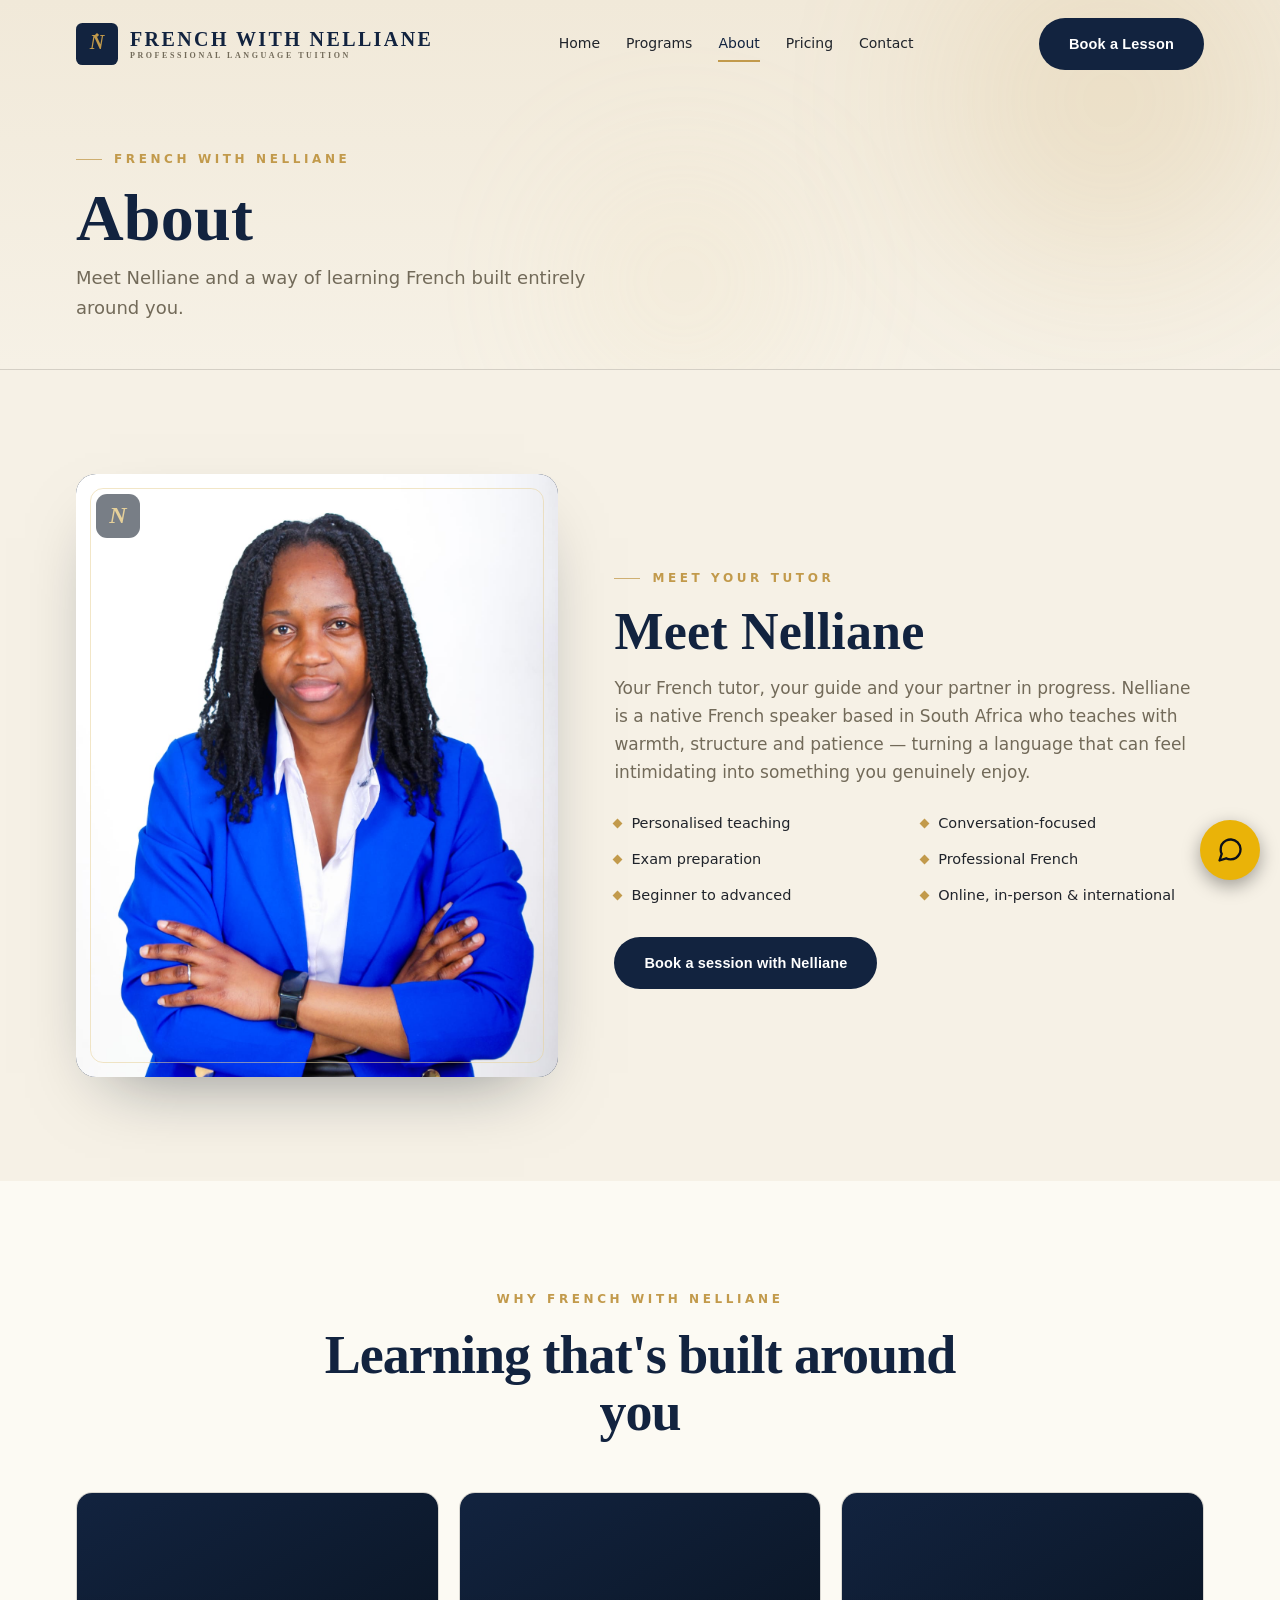
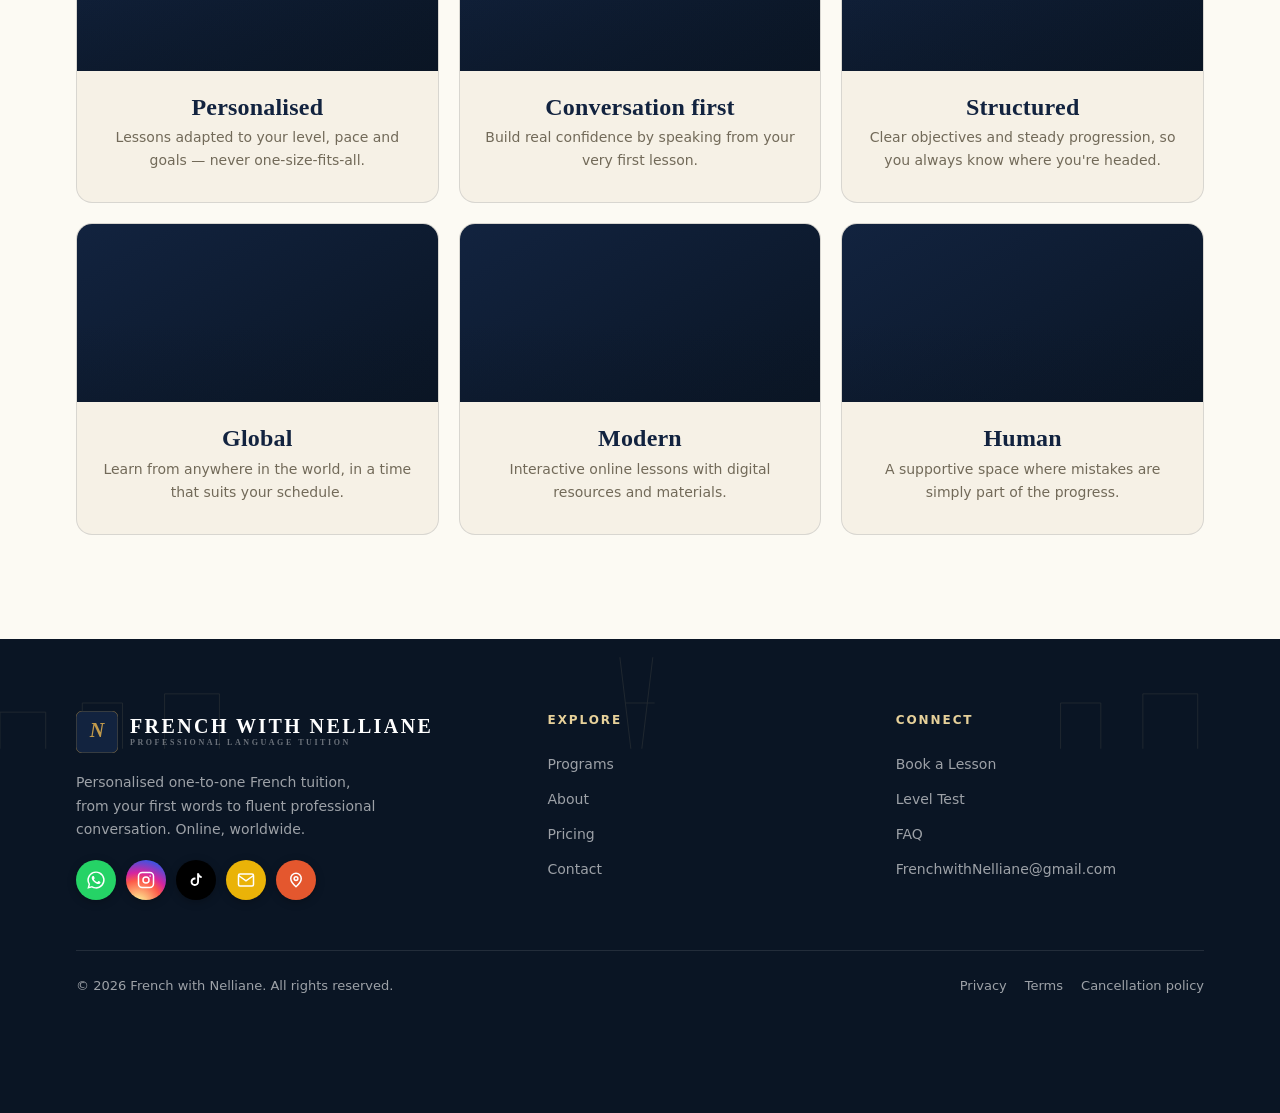
==== about.html @ 5daf1afd "Initial French with Nelliane website" ====
<!DOCTYPE html><html lang="en"><head><meta charset="UTF-8" /><meta name="viewport" content="width=device-width, initial-scale=1.0, viewport-fit=cover" /><meta name="theme-color" content="#12233F" />
<title>About Nelliane — Your French Tutor</title>
<meta name="description" content="Meet Nelliane, a native French speaker in South Africa who teaches with warmth, structure and patience — online worldwide or in person for locals." />
<link rel="canonical" href="https://frenchwithnelliane.co.za/about.html" />
<meta name="robots" content="index,follow" />
<meta property="og:site_name" content="French with Nelliane" />
<meta property="og:type" content="website" />
<meta property="og:locale" content="en_ZA" />
<meta property="og:url" content="https://frenchwithnelliane.co.za/about.html" />
<meta property="og:title" content="About Nelliane — Your French Tutor" />
<meta property="og:description" content="Meet Nelliane, a native French speaker in South Africa who teaches with warmth, structure and patience — online worldwide or in person for locals." />
<meta property="og:image" content="https://frenchwithnelliane.co.za/og-image.png" />
<meta property="og:image:secure_url" content="https://frenchwithnelliane.co.za/og-image.png" />
<meta property="og:image:type" content="image/png" />
<meta property="og:image:width" content="1200" />
<meta property="og:image:height" content="630" />
<meta property="og:image:alt" content="French with Nelliane — speak French with confidence, online and in person" />
<meta name="twitter:card" content="summary_large_image" />
<meta name="twitter:title" content="About Nelliane — Your French Tutor" />
<meta name="twitter:description" content="Meet Nelliane, a native French speaker in South Africa who teaches with warmth, structure and patience — online worldwide or in person for locals." />
<meta name="twitter:image" content="https://frenchwithnelliane.co.za/og-image.png" />
<link rel="icon" href="data:image/svg+xml,%3Csvg xmlns='http://www.w3.org/2000/svg' viewBox='0 0 100 100'%3E%3Crect width='100' height='100' rx='16' fill='%2312233F'/%3E%3Ctext x='50' y='63' font-family='Georgia,serif' font-size='54' font-style='italic' font-weight='700' fill='%23C29A4B' text-anchor='middle'%3EN%3C/text%3E%3C/svg%3E" />
<link rel="icon" type="image/png" sizes="512x512" href="https://frenchwithnelliane.co.za/icon-512.png" />
<link rel="apple-touch-icon" href="https://frenchwithnelliane.co.za/icon-512.png" />
<link rel="preconnect" href="https://fonts.googleapis.com" /><link rel="preconnect" href="https://fonts.gstatic.com" crossorigin />
<link rel="preload" as="style" href="https://fonts.googleapis.com/css2?family=Cormorant+Garamond:ital,wght@0,400;0,500;0,600;0,700;1,400;1,500;1,600&family=Inter:wght@300;400;500;600;700&family=JetBrains+Mono:wght@400;500;600&display=swap" rel="stylesheet" />
<script type="application/ld+json">{"@context":"https://schema.org","@type":["ProfessionalService","EducationalOrganization"],"name":"French with Nelliane","description":"Private French lessons for adults and children — conversational, professional and academic French, plus DELF, DALF and TCF exam preparation. Online worldwide or in person in Edenvale, Johannesburg.","url":"https://frenchwithnelliane.co.za/","image":"https://frenchwithnelliane.co.za/og-image.png","logo":"https://frenchwithnelliane.co.za/icon-512.png","email":"FrenchwithNelliane@gmail.com","telephone":"+27691783734","priceRange":"R450-R700","knowsLanguage":["fr","en"],"areaServed":["Online worldwide","Edenvale","Johannesburg","South Africa"],"address":{"@type":"PostalAddress","streetAddress":"St James Rd, Hurlyvale","addressLocality":"Edenvale","postalCode":"1609","addressCountry":"ZA"},"sameAs":["https://www.superprof.co.za/ir/24393397-1c1fbb","https://www.facebook.com/profile.php?id=61592741991065"]}</script>
<style>
  :root{
    --encre:#12233F;--nuit:#0A1524;--or:#C29A4B;--or-clair:#E7D19A;--or-vif:#D8B45E;
    --ivoire:#F6F1E6;--ivoire-2:#F1E9D9;--papier:#FCFAF3;--charbon:#20242B;--muet:#726A59;
    --ligne:rgba(18,35,63,.13);--ombre:0 30px 70px -34px rgba(10,21,36,.5);--ombre-sm:0 12px 30px -16px rgba(10,21,36,.35);
    --r:16px;--max:1180px;--ease:cubic-bezier(.22,.61,.36,1);--nav-h:76px;
  }
  *{box-sizing:border-box;margin:0;padding:0}
  html{scroll-behavior:smooth;-webkit-text-size-adjust:100%}
  body{font-family:'Inter',system-ui,sans-serif;background:var(--ivoire);color:var(--charbon);line-height:1.65;-webkit-font-smoothing:antialiased;overflow-x:hidden}
  h1,h2,h3,.serif{font-family:'Cormorant Garamond',Georgia,serif;font-weight:600;line-height:1.06;letter-spacing:.2px}
  .mono{font-family:'JetBrains Mono',ui-monospace,monospace}
  a{color:inherit;text-decoration:none;-webkit-tap-highlight-color:transparent}
  img{max-width:100%;display:block}
  button{-webkit-tap-highlight-color:transparent}
  ::selection{background:var(--or);color:#fff}
  :focus-visible{outline:2px solid var(--or);outline-offset:3px;border-radius:6px}
  .wrap{max-width:var(--max);margin:0 auto;padding:0 26px}
  .eyebrow{font-size:12px;letter-spacing:.3em;text-transform:uppercase;font-weight:600;color:var(--or);display:inline-flex;align-items:center;gap:12px}
  .eyebrow::before{content:"";width:26px;height:1px;background:var(--or);opacity:.75}
  .eyebrow.center::before{display:none}
  .fleuron{display:inline-block;width:7px;height:7px;background:var(--or);transform:rotate(45deg);flex:none}
  .rule{display:flex;align-items:center;justify-content:center;gap:14px;color:var(--or)}
  .rule::before,.rule::after{content:"";height:1px;width:56px;background:var(--or);opacity:.5}

  .btn{position:relative;display:inline-flex;align-items:center;gap:9px;cursor:pointer;border:none;overflow:hidden;font-family:'Inter',sans-serif;font-size:14.5px;font-weight:600;letter-spacing:.01em;padding:16px 30px;border-radius:100px;transition:transform .35s var(--ease),box-shadow .35s var(--ease),background .3s;min-height:52px;justify-content:center}
  .btn>*{position:relative;z-index:1}
  .btn::after{content:"";position:absolute;inset:0;background:linear-gradient(120deg,transparent 30%,rgba(255,255,255,.35) 50%,transparent 70%);transform:translateX(-120%);transition:transform .7s var(--ease);z-index:0}
  .btn:hover::after{transform:translateX(120%)}
  .btn:disabled{opacity:.45;cursor:not-allowed}
  .btn-gold{background:linear-gradient(135deg,var(--or-vif),var(--or));color:var(--nuit)}
  .btn-gold:hover{transform:translateY(-3px);box-shadow:0 18px 40px -14px rgba(194,154,75,.75)}
  .btn-ink{background:var(--encre);color:#fff}
  .btn-ink:hover{background:var(--nuit);transform:translateY(-3px);box-shadow:var(--ombre-sm)}
  .btn-ghost{background:transparent;color:var(--encre);border:1.5px solid var(--ligne)}
  .btn-ghost:hover{border-color:var(--encre);background:rgba(18,35,63,.04);transform:translateY(-2px)}
  .arrow{transition:transform .3s var(--ease)}
  .btn:hover .arrow{transform:translateX(4px)}

  #loader{position:fixed;inset:0;z-index:2000;background:var(--nuit);display:flex;flex-direction:column;align-items:center;justify-content:center;gap:22px;transition:opacity .7s var(--ease),visibility .7s}
  #loader.done{opacity:0;visibility:hidden}
  #loader .lmark{width:88px;height:88px}
  #loader .lmark rect.box{stroke-dasharray:360;stroke-dashoffset:360;animation:draw 1.1s var(--ease) forwards}
  #loader .lname{font-family:'Cormorant Garamond',serif;color:#fff;font-size:22px;letter-spacing:.24em;text-transform:uppercase;opacity:0;animation:fadeUp .7s var(--ease) .5s forwards}
  #loader .lsub{font-size:10px;letter-spacing:.34em;text-transform:uppercase;color:var(--or-clair);opacity:0;animation:fadeUp .7s var(--ease) .7s forwards}
  @keyframes draw{to{stroke-dashoffset:0}}
  @keyframes fadeUp{from{opacity:0;transform:translateY(10px)}to{opacity:1;transform:none}}

  #progress{position:fixed;top:0;left:0;height:3px;width:0;background:linear-gradient(90deg,var(--or),var(--or-clair));z-index:1500;transition:width .1s linear}

  header{position:fixed;top:0;left:0;right:0;z-index:900;transition:.4s var(--ease)}
  .nav{display:flex;align-items:center;justify-content:space-between;padding:18px 26px;max-width:var(--max);margin:0 auto;transition:.4s var(--ease)}
  header.scrolled{background:rgba(246,241,230,.82);backdrop-filter:blur(16px) saturate(1.1);border-bottom:1px solid var(--ligne);box-shadow:0 6px 24px -18px rgba(10,21,36,.5)}
  header.scrolled .nav{padding:11px 26px}
  .brand{display:flex;align-items:center;gap:12px}
  .brand .mark{width:42px;height:42px;flex:none;transition:transform .5s var(--ease)}
  .brand:hover .mark{transform:rotate(-6deg)}
  .brand .name{font-family:'Cormorant Garamond',serif;font-weight:600;font-size:20px;letter-spacing:.12em;color:var(--encre);text-transform:uppercase;line-height:1}
  .brand .name small{display:block;font-family:'Inter';font-size:8px;letter-spacing:.32em;color:var(--muet);font-weight:600;margin-top:3px}
  .nav-links{display:flex;align-items:center;gap:26px}
  .nav-links a{font-size:14px;font-weight:500;color:var(--charbon);position:relative;padding:6px 0;transition:color .25s}
  .nav-links a::after{content:"";position:absolute;left:0;bottom:0;width:0;height:1.5px;background:var(--or);transition:width .3s var(--ease)}
  .nav-links a:hover{color:var(--encre)}
  .nav-links a:hover::after,.nav-links a.active::after{width:100%}
  .nav-links a.active{color:var(--encre)}
  .nav-right{display:flex;align-items:center;gap:16px}
  .lang{display:flex;align-items:center;font-size:12px;font-weight:600;letter-spacing:.06em;border:1px solid var(--ligne);border-radius:100px;overflow:hidden}
  .lang button{padding:8px 13px;background:none;border:none;cursor:pointer;color:var(--muet);font-weight:600;font-family:inherit;transition:.25s;min-height:36px}
  .lang button.on{background:var(--encre);color:#fff}
  .burger{display:none;flex-direction:column;gap:5px;background:none;border:none;cursor:pointer;padding:10px;margin:-10px}
  .burger span{width:24px;height:2px;background:var(--encre);transition:.3s var(--ease);border-radius:2px}
  .burger.open span:nth-child(1){transform:translateY(7px) rotate(45deg)}
  .burger.open span:nth-child(2){opacity:0}
  .burger.open span:nth-child(3){transform:translateY(-7px) rotate(-45deg)}

  .mobile-menu{position:fixed;inset:0;z-index:899;background:var(--ivoire);display:flex;flex-direction:column;justify-content:center;gap:4px;padding:0 34px;transform:translateX(100%);transition:transform .5s var(--ease)}
  .mobile-menu.open{transform:translateX(0)}
  .mobile-menu a{font-family:'Cormorant Garamond',serif;font-size:clamp(28px,8vw,40px);font-weight:600;color:var(--encre);padding:7px 0;opacity:0;transform:translateX(30px);transition:.5s var(--ease)}
  .mobile-menu.open a{opacity:1;transform:none}
  .mobile-menu.open a:nth-child(1){transition-delay:.08s}.mobile-menu.open a:nth-child(2){transition-delay:.13s}.mobile-menu.open a:nth-child(3){transition-delay:.18s}.mobile-menu.open a:nth-child(4){transition-delay:.23s}.mobile-menu.open a:nth-child(5){transition-delay:.28s}.mobile-menu.open a:nth-child(6){transition-delay:.33s}.mobile-menu.open a:nth-child(7){transition-delay:.38s}
  .mobile-menu .mm-foot{margin-top:26px;display:flex;gap:12px;flex-wrap:wrap;opacity:0;transition:.5s var(--ease) .44s}
  .mobile-menu.open .mm-foot{opacity:1}
  .mobile-menu .mm-lang{display:flex;gap:8px;margin-top:18px}
  .mobile-menu .mm-lang button{padding:8px 16px;border:1px solid var(--ligne);border-radius:100px;background:none;font-weight:600;color:var(--muet);cursor:pointer}
  .mobile-menu .mm-lang button.on{background:var(--encre);color:#fff;border-color:var(--encre)}

  .hero{position:relative;padding:calc(var(--nav-h) + 74px) 0 96px;overflow:hidden}
  .aurora{position:absolute;inset:0;z-index:0;overflow:hidden;pointer-events:none}
  .aurora span{position:absolute;border-radius:50%;filter:blur(70px);opacity:.5;animation:float 18s ease-in-out infinite}
  .aurora .a1{width:520px;height:520px;background:radial-gradient(circle,rgba(194,154,75,.5),transparent 70%);top:-160px;right:-90px}
  .aurora .a2{width:460px;height:460px;background:radial-gradient(circle,rgba(18,35,63,.4),transparent 70%);bottom:-160px;left:-80px;animation-delay:-6s}
  .aurora .a3{width:340px;height:340px;background:radial-gradient(circle,rgba(231,209,154,.45),transparent 70%);top:30%;left:40%;animation-delay:-12s}
  @keyframes float{0%,100%{transform:translate(0,0) scale(1)}33%{transform:translate(40px,-30px) scale(1.08)}66%{transform:translate(-30px,20px) scale(.95)}}
  .hero-line{position:absolute;inset:0;z-index:0;opacity:.4;pointer-events:none}
  .hero-line svg{position:absolute;bottom:0;width:100%;height:auto}
  .hero .wrap{position:relative;z-index:2}
  .hero-grid{display:grid;grid-template-columns:1.12fr .88fr;gap:56px;align-items:center}
  .hero h1{font-size:clamp(46px,7.4vw,92px);color:var(--encre);margin:22px 0 6px}
  .hero h1 .word{display:inline-block;opacity:0;transform:translateY(24px);animation:wordUp .7s var(--ease) forwards}
  @keyframes wordUp{to{opacity:1;transform:none}}
  .hero h1 .swap-wrap{display:block;color:var(--or);font-style:italic;font-weight:500;min-height:1.08em;transition:opacity .3s ease}
  .hero p.lead{font-size:clamp(16px,2.1vw,19px);color:var(--muet);max-width:520px;margin:22px 0 34px}
  .hero-cta{display:flex;gap:14px;flex-wrap:wrap}
  .hero-tags{display:flex;flex-wrap:wrap;gap:10px 18px;margin-top:38px;align-items:center;font-size:13px;letter-spacing:.03em;color:var(--muet)}
  .hero-tags .fleuron{opacity:.7}

  .phrase-card{position:relative;background:linear-gradient(160deg,var(--encre),var(--nuit));color:#fff;border-radius:22px;padding:36px 34px;box-shadow:var(--ombre);overflow:hidden;transition:transform .4s var(--ease)}
  .phrase-card::before{content:"«";position:absolute;top:-40px;right:6px;font-family:'Cormorant Garamond',serif;font-size:210px;color:rgba(231,209,154,.08);line-height:1}
  .phrase-card::after{content:"";position:absolute;inset:0;border-radius:22px;padding:1px;background:linear-gradient(160deg,rgba(231,209,154,.45),transparent 60%);-webkit-mask:linear-gradient(#000 0 0) content-box,linear-gradient(#000 0 0);-webkit-mask-composite:xor;mask-composite:exclude;pointer-events:none}
  .phrase-card .lbl{font-size:11px;letter-spacing:.26em;text-transform:uppercase;color:var(--or-clair);font-weight:600}
  .phrase-card .fr{font-family:'Cormorant Garamond',serif;font-size:clamp(28px,4vw,35px);font-weight:500;font-style:italic;margin:16px 0 6px;color:#fff;transition:opacity .25s}
  .phrase-card .en{font-size:14px;color:rgba(255,255,255,.6);transition:opacity .25s}
  .phrase-card .note{margin-top:22px;padding-top:20px;border-top:1px solid rgba(255,255,255,.13);font-size:13px;color:rgba(255,255,255,.78);display:flex;gap:8px;flex-wrap:wrap}
  .phrase-card .note b{color:var(--or-clair);font-weight:600}
  .phrase-dots{display:flex;gap:6px;margin-top:20px}
  .phrase-dots span{width:6px;height:6px;border-radius:50%;background:rgba(255,255,255,.25);transition:.3s}
  .phrase-dots span.on{background:var(--or-vif);width:20px;border-radius:3px}

  .marquee{background:var(--encre);color:#fff;padding:20px 0;overflow:hidden;position:relative}
  .marquee-track{display:flex;gap:44px;width:max-content;animation:scroll 34s linear infinite}
  .marquee:hover .marquee-track{animation-play-state:paused}
  .marquee-track span{font-family:'Cormorant Garamond',serif;font-size:24px;font-style:italic;color:rgba(255,255,255,.9);display:flex;align-items:center;gap:44px;white-space:nowrap}
  .marquee-track .fleuron{background:var(--or-vif)}
  @keyframes scroll{to{transform:translateX(-50%)}}

  .sec{padding:104px 0}
  .sec-head{max-width:640px;margin-bottom:50px}
  .sec-head.center{margin:0 auto 50px;text-align:center}
  .sec-head h2{font-size:clamp(36px,5vw,54px);color:var(--encre);margin:16px 0 14px}
  .sec-head p{font-size:clamp(15px,2vw,17px);color:var(--muet)}

  /* Programs banner (French visual) */
  .prog-banner{position:relative;border-radius:20px;overflow:hidden;margin-bottom:34px;box-shadow:var(--ombre-sm);aspect-ratio:1180/300;background:#0A1524}
  .prog-banner .banner-bg{position:absolute;inset:0;z-index:1;background-size:cover;background-position:center}
  .prog-banner .banner-fallback{position:absolute;inset:0;z-index:0}
  .prog-banner .banner-fallback svg{width:100%;height:100%;display:block}
  .prog-banner .scrim{position:absolute;inset:0;z-index:2;background:linear-gradient(90deg,rgba(10,21,36,.92),rgba(10,21,36,.45) 50%,rgba(10,21,36,.12))}
  .prog-banner .cap{position:absolute;left:28px;bottom:22px;color:#fff;z-index:2}
  .prog-banner .cap b{font-family:'Cormorant Garamond',serif;font-style:italic;font-size:clamp(26px,4vw,40px);font-weight:600;display:block;line-height:1}
  .prog-banner .cap span{font-size:12px;letter-spacing:.24em;text-transform:uppercase;color:var(--or-clair)}

  .prog-grid{display:grid;grid-template-columns:repeat(3,1fr);gap:20px}
  .prog{position:relative;background:var(--papier);border:1px solid var(--ligne);border-radius:var(--r);padding:34px 30px;transition:.45s var(--ease);overflow:hidden;isolation:isolate}
  .prog::before{content:"";position:absolute;inset:0;border-radius:var(--r);padding:1.5px;background:linear-gradient(135deg,var(--or-vif),transparent 55%);opacity:0;transition:opacity .4s;-webkit-mask:linear-gradient(#000 0 0) content-box,linear-gradient(#000 0 0);-webkit-mask-composite:xor;mask-composite:exclude;z-index:-1}
  .prog:hover{transform:translateY(-8px);box-shadow:var(--ombre);border-color:transparent}
  .prog:hover::before{opacity:1}
  .prog .ico{width:52px;height:52px;border-radius:13px;background:linear-gradient(140deg,rgba(18,35,63,.07),rgba(194,154,75,.1));display:flex;align-items:center;justify-content:center;font-size:24px;margin-bottom:20px;transition:transform .4s var(--ease)}
  .prog:hover .ico{transform:scale(1.1) rotate(-4deg)}
  .prog h3{font-size:26px;color:var(--encre);margin-bottom:8px}
  .prog p{font-size:14.5px;color:var(--muet);margin-bottom:18px}
  .prog .level{font-size:12px;font-weight:600;letter-spacing:.1em;color:var(--or);padding:6px 13px;border:1px solid rgba(194,154,75,.4);border-radius:100px;display:inline-block}

  /* Who is this for */
  .who{background:var(--papier)}
  .who-grid{display:grid;grid-template-columns:repeat(4,1fr);gap:18px}
  .whoc{background:var(--ivoire);border:1px solid var(--ligne);border-radius:var(--r);padding:30px 26px;transition:.35s var(--ease)}
  .whoc:hover{transform:translateY(-6px);box-shadow:var(--ombre);background:#fff}
  .whoc .ico{font-size:30px;margin-bottom:14px}
  .whoc h3{font-size:23px;color:var(--encre);margin-bottom:6px}
  .whoc p{font-size:14px;color:var(--muet)}

  /* Level test */
  .test{background:linear-gradient(165deg,var(--encre),var(--nuit));color:#fff;position:relative;overflow:hidden}
  .test::before{content:"";position:absolute;width:500px;height:500px;background:radial-gradient(circle,rgba(194,154,75,.16),transparent 70%);top:-160px;left:-120px;filter:blur(40px)}
  .test .wrap{position:relative;z-index:2}
  .test .sec-head h2{color:#fff}.test .sec-head p{color:rgba(255,255,255,.7)}
  .test .eyebrow{color:var(--or-clair)}.test .eyebrow::before{background:var(--or-clair)}
  .test-card{background:var(--papier);color:var(--charbon);border-radius:22px;max-width:720px;margin:0 auto;padding:46px;box-shadow:var(--ombre)}
  .test-progress{height:5px;background:rgba(18,35,63,.1);border-radius:5px;overflow:hidden;margin-bottom:8px}
  .test-progress i{display:block;height:100%;background:linear-gradient(90deg,var(--or),var(--or-clair));width:0;transition:width .5s var(--ease)}
  .test-meta{display:flex;justify-content:space-between;font-size:12px;letter-spacing:.08em;color:var(--muet);margin-bottom:24px;font-weight:600;text-transform:uppercase}
  .q-text{font-family:'Cormorant Garamond',serif;font-size:clamp(23px,4vw,30px);color:var(--encre);margin-bottom:6px;line-height:1.22}
  .q-hint{font-size:13px;color:var(--muet);margin-bottom:22px}
  .options{display:grid;gap:11px}
  .opt{text-align:left;background:#fff;border:1.5px solid var(--ligne);border-radius:12px;padding:16px 20px;font-family:inherit;font-size:16px;cursor:pointer;transition:.2s var(--ease);color:var(--charbon);display:flex;align-items:center;gap:14px;min-height:56px}
  .opt .k{font-family:'JetBrains Mono',monospace;font-size:13px;font-weight:600;color:var(--or);width:20px}
  .opt:hover{border-color:var(--or)}
  .opt.sel{border-color:var(--encre);background:rgba(18,35,63,.05)}
  .opt.sel .k{color:var(--encre)}
  .test-controls{display:flex;justify-content:space-between;gap:12px;margin-top:24px}
  .test-controls .btn{min-height:48px;padding:13px 24px}
  .step-dots{display:flex;gap:6px;justify-content:center;margin-top:20px}
  .step-dots span{width:7px;height:7px;border-radius:50%;background:rgba(18,35,63,.14);transition:.3s}
  .step-dots span.done{background:var(--or)}
  .step-dots span.cur{background:var(--encre);transform:scale(1.25)}
  .result{text-align:center;display:none}
  .result.show{display:block;animation:fadeUp .6s var(--ease)}
  .result .badge{display:inline-flex;flex-direction:column;align-items:center;justify-content:center;width:118px;height:118px;border-radius:50%;background:linear-gradient(150deg,var(--encre),var(--nuit));color:#fff;margin:0 auto 20px;box-shadow:0 20px 40px -18px rgba(18,35,63,.6)}
  .result .badge .lvl{font-family:'JetBrains Mono',monospace;font-size:38px;font-weight:600;color:var(--or-clair)}
  .result .badge small{font-size:10px;letter-spacing:.2em;text-transform:uppercase;opacity:.7}
  .result h3{font-size:30px;color:var(--encre);margin-bottom:8px}
  .result .rdesc{color:var(--muet);max-width:460px;margin:0 auto 26px}
  .result .bars{max-width:420px;margin:0 auto 24px;text-align:left}
  .rbar{margin-bottom:13px}
  .rbar .top{display:flex;justify-content:space-between;font-size:13px;font-weight:600;margin-bottom:6px}
  .rbar .track{height:8px;background:rgba(18,35,63,.09);border-radius:6px;overflow:hidden}
  .rbar .track i{display:block;height:100%;background:linear-gradient(90deg,var(--or),var(--or-clair));width:0;border-radius:6px;transition:width 1s var(--ease)}
  .rec{background:rgba(18,35,63,.04);border:1px solid var(--ligne);border-radius:14px;padding:18px 22px;max-width:420px;margin:0 auto 22px;text-align:left}
  .rec .rl{font-size:11px;letter-spacing:.16em;text-transform:uppercase;color:var(--or);font-weight:600;margin-bottom:4px}
  .rec .rp{font-family:'Cormorant Garamond',serif;font-size:24px;color:var(--encre);font-weight:600}
  .disclaimer{font-size:12px;color:var(--muet);max-width:440px;margin:16px auto 0;font-style:italic}

  .journey{display:grid;grid-template-columns:repeat(3,1fr);border-top:1px solid var(--ligne);border-left:1px solid var(--ligne)}
  .step{padding:38px 32px;border-right:1px solid var(--ligne);border-bottom:1px solid var(--ligne);transition:.35s var(--ease);position:relative}
  .step::before{content:"";position:absolute;left:0;top:0;width:100%;height:2px;background:var(--or);transform:scaleX(0);transform-origin:left;transition:transform .4s var(--ease)}
  .step:hover{background:var(--papier)}
  .step:hover::before{transform:scaleX(1)}
  .step .num{font-family:'JetBrains Mono',monospace;font-size:13px;color:var(--or);font-weight:600;letter-spacing:.1em}
  .step h3{font-size:26px;color:var(--encre);margin:12px 0 8px}
  .step p{font-size:14.5px;color:var(--muet)}

  .about-grid{display:grid;grid-template-columns:.9fr 1.1fr;gap:56px;align-items:center}
  .portrait{position:relative;aspect-ratio:4/5;border-radius:20px;overflow:hidden;box-shadow:var(--ombre);background:var(--encre)}
  .portrait img{width:100%;height:100%;object-fit:cover;object-position:center 30%}
  .portrait .frame{position:absolute;inset:14px;border:1px solid rgba(231,209,154,.55);border-radius:13px;z-index:2;pointer-events:none}
  .portrait .badge-n{position:absolute;top:20px;left:20px;width:44px;height:44px;border-radius:11px;background:rgba(10,21,36,.55);backdrop-filter:blur(6px);display:flex;align-items:center;justify-content:center;z-index:3}
  .portrait .badge-n span{font-family:'Cormorant Garamond',serif;font-style:italic;font-weight:600;color:var(--or-clair);font-size:24px}
  .about-list{display:grid;grid-template-columns:1fr 1fr;gap:12px 24px;margin:26px 0 30px;list-style:none}
  .about-list li{display:flex;align-items:center;gap:10px;font-size:14.5px;color:var(--charbon)}

  .accent-bg{background:var(--papier)}
  .why-grid{display:grid;grid-template-columns:repeat(3,1fr);gap:20px}
  .whyc{padding:32px 28px;border-radius:var(--r);background:var(--ivoire);border:1px solid var(--ligne);transition:.35s var(--ease)}
  .whyc:hover{transform:translateY(-6px);box-shadow:var(--ombre);background:#fff}
  .whyc .ico{font-size:26px;margin-bottom:14px}
  .whyc h3{font-size:24px;color:var(--encre);margin-bottom:6px}
  .whyc p{font-size:14px;color:var(--muet)}

  .pack-grid{display:grid;grid-template-columns:repeat(3,1fr);gap:20px}
  .pack{position:relative;background:var(--papier);border:1px solid var(--ligne);border-radius:var(--r);padding:36px 30px;display:flex;flex-direction:column;transition:.4s var(--ease)}
  .pack.feature{background:linear-gradient(165deg,var(--encre),var(--nuit));color:#fff;border-color:var(--encre);box-shadow:var(--ombre)}
  .pack.feature .kicker,.pack.feature p{color:rgba(255,255,255,.72)}
  .pack.feature h3{color:#fff}
  .pack:hover{transform:translateY(-8px);box-shadow:var(--ombre)}
  .pack .tag{position:absolute;top:-11px;left:50%;transform:translateX(-50%);background:linear-gradient(135deg,var(--or-vif),var(--or));color:var(--nuit);font-size:11px;font-weight:700;letter-spacing:.08em;text-transform:uppercase;padding:6px 16px;border-radius:100px;white-space:nowrap}
  .pack .kicker{font-size:12px;letter-spacing:.16em;text-transform:uppercase;color:var(--or);font-weight:600}
  .pack h3{font-size:29px;color:var(--encre);margin:10px 0}
  .pack .dur{font-family:'JetBrains Mono',monospace;font-size:13px;color:var(--muet);margin-bottom:14px}
  .pack.feature .dur{color:var(--or-clair)}
  .pack p{font-size:14.5px;color:var(--muet);margin-bottom:24px;flex:1}
  .pack .btn{width:100%}
  .pack-note{text-align:center;font-size:13px;color:var(--muet);margin-top:26px;display:flex;align-items:center;justify-content:center;gap:12px;flex-wrap:wrap}

  .quote-wrap{max-width:760px;margin:0 auto;text-align:center}
  .stars{color:var(--or);letter-spacing:3px;font-size:18px;margin-bottom:20px}
  .quote{font-family:'Cormorant Garamond',serif;font-size:clamp(26px,3.6vw,38px);font-style:italic;color:var(--encre);line-height:1.28;font-weight:500;transition:opacity .2s}
  .quote-by{margin-top:22px;font-size:14px;font-weight:600;letter-spacing:.06em;color:var(--muet)}
  .sample-flag{display:inline-block;margin-top:14px;font-size:11px;letter-spacing:.1em;text-transform:uppercase;color:var(--muet);background:rgba(18,35,63,.05);padding:5px 12px;border-radius:100px}
  .quote-dots{display:flex;gap:8px;justify-content:center;margin-top:30px}
  .quote-dots button{width:8px;height:8px;border-radius:50%;background:rgba(18,35,63,.16);border:none;cursor:pointer;transition:.3s;padding:0}
  .quote-dots button.on{background:var(--or);width:26px;border-radius:4px}

  .faq-wrap{max-width:820px;margin:0 auto}
  .faq{border-bottom:1px solid var(--ligne)}
  .faq button{width:100%;background:none;border:none;cursor:pointer;text-align:left;padding:24px 0;display:flex;justify-content:space-between;align-items:center;gap:20px;font-family:inherit}
  .faq button .qt{font-family:'Cormorant Garamond',serif;font-size:clamp(20px,3vw,24px);font-weight:600;color:var(--encre)}
  .faq button .pm{flex:none;width:30px;height:30px;border-radius:50%;border:1px solid var(--ligne);display:flex;align-items:center;justify-content:center;color:var(--or);transition:.3s var(--ease);font-size:18px}
  .faq.open .pm{transform:rotate(45deg);background:var(--encre);color:#fff;border-color:var(--encre)}
  .faq .ans{max-height:0;overflow:hidden;transition:max-height .4s var(--ease)}
  .faq .ans p{padding:0 0 24px;font-size:15px;color:var(--muet);max-width:660px}

  .contact{background:linear-gradient(165deg,var(--encre),var(--nuit));color:#fff;position:relative;overflow:hidden}
  .contact::before{content:"";position:absolute;width:500px;height:500px;background:radial-gradient(circle,rgba(194,154,75,.14),transparent 70%);bottom:-160px;right:-120px;filter:blur(40px)}
  .contact .wrap{position:relative;z-index:2}
  .contact-grid{display:grid;grid-template-columns:1fr 1fr;gap:54px;align-items:start}
  .contact h2{color:#fff;font-size:clamp(34px,4.8vw,50px)}
  .contact .lead{color:rgba(255,255,255,.72);font-size:17px;margin:16px 0 30px;max-width:420px}
  .contact-methods{display:flex;flex-direction:column;gap:14px}
  .cm{display:flex;align-items:center;gap:16px;color:rgba(255,255,255,.85);font-size:15px}
  .cm:hover{color:#fff}
  .cm .ci{width:44px;height:44px;border-radius:12px;background:rgba(255,255,255,.07);display:flex;align-items:center;justify-content:center;font-size:18px;flex:none}
  .form{background:var(--papier);border-radius:20px;padding:38px}
  .frow{display:grid;grid-template-columns:1fr 1fr;gap:14px}
  .field{margin-bottom:16px}
  .field label{display:block;font-size:12px;font-weight:600;letter-spacing:.08em;text-transform:uppercase;color:var(--muet);margin-bottom:7px}
  .field input,.field select,.field textarea{width:100%;padding:14px 16px;border:1.5px solid var(--ligne);border-radius:11px;font-family:inherit;font-size:16px;background:#fff;color:var(--charbon);transition:.25s}
  .field input:focus,.field select:focus,.field textarea:focus{outline:none;border-color:var(--or);box-shadow:0 0 0 3px rgba(194,154,75,.15)}
  .field textarea{resize:vertical;min-height:96px}
  .form .btn{width:100%;margin-top:6px}
  .form-msg{text-align:center;font-size:14px;color:var(--encre);margin-top:14px;font-weight:600;display:none}
  .form-msg.show{display:block}

  footer{background:var(--nuit);color:rgba(255,255,255,.6);padding:72px 0 116px;position:relative;overflow:hidden}
  .foot-sky{position:absolute;top:0;left:0;right:0;opacity:.1;pointer-events:none}
  .foot-grid{display:grid;grid-template-columns:1.4fr 1fr 1fr;gap:40px;position:relative;z-index:2}
  footer .brand .name{color:#fff}
  footer .brand .name small{color:rgba(255,255,255,.4)}
  .foot-about{font-size:14px;margin-top:18px;max-width:300px;line-height:1.7}
  .socials{display:flex;gap:10px;margin-top:18px}
  .socials a{width:40px;height:40px;border-radius:50%;display:flex;align-items:center;justify-content:center;color:#fff;transition:.25s;box-shadow:0 2px 8px rgba(0,0,0,.25)}
  .socials a:hover{transform:translateY(-3px) scale(1.06);filter:brightness(1.1)}
  .socials .sc-wa{background:#25D366}
  .socials .sc-ig{background:radial-gradient(circle at 30% 110%,#fdf497 0%,#fdf497 5%,#fd5949 45%,#d6249f 60%,#285AEB 90%)}
  .socials .sc-tt{background:#000}
  .socials .sc-mail{background:#EAB308}.socials .sc-map{background:#E4572E}
  .foot-col h4{font-size:12px;letter-spacing:.16em;text-transform:uppercase;color:var(--or-clair);margin-bottom:16px;font-weight:600}
  .foot-col a{display:block;font-size:14px;padding:6px 0;transition:.25s;color:rgba(255,255,255,.6)}
  .foot-col a:hover{color:#fff;padding-left:4px}
  .foot-bottom{display:flex;justify-content:space-between;align-items:center;flex-wrap:wrap;gap:14px;margin-top:50px;padding-top:24px;border-top:1px solid rgba(255,255,255,.1);font-size:13px;position:relative;z-index:2}
  .foot-bottom .legal{display:flex;gap:18px;flex-wrap:wrap}
  .foot-bottom .legal a:hover{color:#fff}

  /* Sticky contact FABs */
  .fab-stack{position:fixed;bottom:26px;right:26px;z-index:800;display:flex;flex-direction:column;gap:12px;align-items:flex-end}
  .fab{display:flex;align-items:center;gap:12px;padding:14px 20px 14px 15px;border-radius:100px;font-weight:600;font-size:14px;transition:.3s var(--ease);cursor:pointer;box-shadow:var(--ombre-sm)}
  .fab svg{flex:none}
  .fab .wtxt{max-width:0;overflow:hidden;white-space:nowrap;transition:max-width .4s var(--ease)}
  .fab:hover .wtxt{max-width:190px}
  .fab.wa{background:#25D366;color:#fff}
  .fab.mail{background:var(--encre);color:#fff}
  .fab:hover{transform:translateY(-3px) scale(1.03)}
  .to-top{position:fixed;bottom:26px;left:26px;z-index:800;width:48px;height:48px;border-radius:50%;background:var(--encre);color:#fff;border:none;cursor:pointer;display:flex;align-items:center;justify-content:center;opacity:0;pointer-events:none;transition:.3s var(--ease);font-size:18px}
  .to-top.show{opacity:1;pointer-events:auto}
  .to-top:hover{background:var(--or);color:var(--nuit)}

  .mobile-bar{position:fixed;bottom:0;left:0;right:0;z-index:850;display:none;gap:10px;padding:12px 14px calc(12px + env(safe-area-inset-bottom));background:rgba(246,241,230,.94);backdrop-filter:blur(14px);border-top:1px solid var(--ligne);transform:translateY(120%);transition:transform .4s var(--ease)}
  .mobile-bar.show{transform:none}
  .mobile-bar .btn{flex:1;padding:15px 14px;min-height:54px}
  .mobile-bar .ic{flex:none;width:54px;padding:0;border-radius:100px;display:flex;align-items:center;justify-content:center;color:#fff}
  .mobile-bar .ic.wa{background:#25D366}
  .mobile-bar .ic.mail{background:var(--encre)}

  .modal-bg{position:fixed;inset:0;z-index:1000;background:rgba(10,21,36,.62);backdrop-filter:blur(7px);display:none;align-items:center;justify-content:center;padding:18px}
  .modal-bg.open{display:flex;animation:fadeIn .3s ease}
  @keyframes fadeIn{from{opacity:0}to{opacity:1}}
  .modal{background:var(--ivoire);border-radius:22px;max-width:540px;width:100%;max-height:92vh;overflow-y:auto;box-shadow:var(--ombre);animation:pop .45s var(--ease)}
  @keyframes pop{from{transform:translateY(24px) scale(.96);opacity:0}to{transform:none;opacity:1}}
  .modal-head{padding:30px 34px 0;display:flex;justify-content:space-between;align-items:start}
  .modal-head h3{font-size:29px;color:var(--encre)}
  .modal-head .x{background:none;border:none;font-size:28px;cursor:pointer;color:var(--muet);line-height:1;padding:4px;margin:-4px}
  .modal-body{padding:18px 34px 34px}
  .m-steps{display:flex;gap:6px;margin:14px 0 24px}
  .m-steps i{flex:1;height:4px;background:rgba(18,35,63,.12);border-radius:4px;transition:.3s}
  .m-steps i.on{background:var(--or)}
  .m-panel{display:none}
  .m-panel.on{display:block;animation:fadeUp .4s var(--ease)}
  .m-panel h4{font-size:14px;font-weight:600;color:var(--charbon);margin-bottom:6px}
  .m-panel .sub{font-size:13px;color:var(--muet);margin-bottom:16px}
  .choice{display:flex;align-items:center;justify-content:space-between;gap:14px;background:#fff;border:1.5px solid var(--ligne);border-radius:13px;padding:16px 18px;cursor:pointer;margin-bottom:10px;transition:.22s;min-height:64px}
  .choice:hover{border-color:var(--or)}
  .choice.sel{border-color:var(--encre);background:rgba(18,35,63,.04)}
  .choice .ct b{display:block;color:var(--encre);font-family:'Cormorant Garamond',serif;font-size:20px}
  .choice .ct span{font-size:13px;color:var(--muet)}
  .choice .cd{font-family:'JetBrains Mono',monospace;font-size:12px;color:var(--or);font-weight:600}
  .datechips{display:flex;gap:8px;overflow-x:auto;padding:4px 0 10px;-webkit-overflow-scrolling:touch}
  .datechip{flex:none;width:70px;background:#fff;border:1.5px solid var(--ligne);border-radius:12px;padding:12px 6px;cursor:pointer;transition:.2s;display:flex;flex-direction:column;align-items:center;gap:2px}
  .datechip:hover{border-color:var(--or)}
  .datechip.sel{background:var(--encre);border-color:var(--encre)}
  .datechip.sel *{color:#fff!important}
  .datechip .dw{font-size:11px;letter-spacing:.06em;text-transform:uppercase;color:var(--muet);font-weight:600}
  .datechip .dd{font-family:'Cormorant Garamond',serif;font-size:24px;font-weight:600;color:var(--encre);line-height:1}
  .datechip .dm{font-size:11px;color:var(--muet)}
  .slot-grid{display:grid;grid-template-columns:repeat(3,1fr);gap:8px}
  .slot{background:#fff;border:1.5px solid var(--ligne);border-radius:10px;padding:13px;text-align:center;font-family:'JetBrains Mono',monospace;font-size:13px;cursor:pointer;transition:.2s;min-height:48px}
  .slot:hover{border-color:var(--or)}
  .slot.sel{background:var(--encre);color:#fff;border-color:var(--encre)}
  .m-nav{display:flex;justify-content:space-between;gap:12px;margin-top:24px}
  .m-confirm{text-align:center;padding:6px 0}
  .m-confirm .check{width:74px;height:74px;border-radius:50%;background:linear-gradient(135deg,var(--or-vif),var(--or));color:var(--nuit);display:flex;align-items:center;justify-content:center;margin:0 auto 18px;font-size:36px}
  .m-summary{background:#fff;border:1px solid var(--ligne);border-radius:13px;padding:18px;text-align:left;font-size:14px;margin:18px 0}
  .m-summary div{display:flex;justify-content:space-between;padding:6px 0;color:var(--muet);gap:14px}
  .m-summary div b{color:var(--charbon);text-align:right}

  .reveal{opacity:0;transform:translateY(30px);transition:.85s var(--ease)}
  .reveal.in{opacity:1;transform:none}
  .reveal[data-d="1"]{transition-delay:.08s}.reveal[data-d="2"]{transition-delay:.16s}.reveal[data-d="3"]{transition-delay:.24s}.reveal[data-d="4"]{transition-delay:.32s}

  @media (max-width:960px){
    .hero-grid,.about-grid,.contact-grid{grid-template-columns:1fr;gap:40px}
    .prog-grid,.why-grid,.pack-grid,.journey{grid-template-columns:1fr 1fr}
    .who-grid{grid-template-columns:1fr 1fr}
    .foot-grid{grid-template-columns:1fr 1fr}
    .phrase-card{max-width:480px}
  }
  @media (max-width:820px){
    .nav-links{display:none}
    .nav-right .lang,.nav-right>.btn-ink{display:none}
    .burger{display:flex}
  }
  @media (max-width:640px){
    .wrap{padding:0 20px}
    .prog-grid,.why-grid,.pack-grid,.journey,.who-grid,.about-list,.slot-grid,.foot-grid,.frow{grid-template-columns:1fr}
    .journey{border-left:none}.step{border-left:1px solid var(--ligne)}
    .sec{padding:70px 0}
    .test-card{padding:30px 22px}
    .modal-head{padding:24px 22px 0}.modal-body{padding:16px 22px 26px}
    .form{padding:28px 22px}
    .fab-stack,.to-top{display:none}
    .mobile-bar{display:flex}
    footer{padding-bottom:100px}
    .hero{padding:calc(var(--nav-h) + 40px) 0 64px}
    .hero-cta .btn{flex:1}
    .foot-bottom{flex-direction:column;text-align:center}
    .prog-banner{aspect-ratio:16/10}
  }
  @media (prefers-reduced-motion:reduce){
    *{animation-duration:.001s!important;animation-iteration-count:1!important;transition-duration:.15s!important;scroll-behavior:auto!important}
    .reveal{opacity:1;transform:none}.aurora,.marquee-track{animation:none!important}#loader{display:none}
    .hero h1 .word{opacity:1;transform:none;animation:none}
  }

/* ===== v5: pages, image-cards (no emoji) ===== */
.page-hero{position:relative;padding:calc(var(--nav-h) + 66px) 0 46px;background:linear-gradient(180deg,var(--ivoire-2),var(--ivoire));border-bottom:1px solid var(--ligne);overflow:hidden}
.page-hero .aurora span{opacity:.4}
.page-hero .wrap{position:relative;z-index:2}
.page-hero h1{font-size:clamp(40px,6vw,66px);color:var(--encre);margin:14px 0 10px}
.page-hero p{font-size:clamp(15px,2vw,18px);color:var(--muet);max-width:560px}
.ico,.prog .ico,.whoc .ico,.whyc .ico{width:66px;height:66px;border-radius:18px;background:linear-gradient(150deg,var(--encre),var(--nuit));display:flex;align-items:center;justify-content:center;margin:0 auto 20px;box-shadow:var(--ombre-sm);position:relative;overflow:hidden;font-size:0}
.ico svg,.prog .ico svg,.whoc .ico svg,.whyc .ico svg{width:30px;height:30px;stroke:var(--or-clair);fill:none;stroke-width:1.6}
.ico::after{content:"";position:absolute;inset:0;border-radius:18px;padding:1px;background:linear-gradient(150deg,rgba(231,209,154,.5),transparent 60%);-webkit-mask:linear-gradient(#000 0 0) content-box,linear-gradient(#000 0 0);-webkit-mask-composite:xor;mask-composite:exclude;pointer-events:none}
.prog{text-align:center}
.prog:hover .ico{transform:scale(1.06)}
.whoc,.whyc{text-align:center}
.cm .ci svg{width:20px;height:20px;stroke:#fff;fill:none;stroke-width:1.7}
.split-links{display:grid;grid-template-columns:1fr 1fr;gap:18px;max-width:820px;margin:0 auto}
.split-card{background:var(--papier);border:1px solid var(--ligne);border-radius:var(--r);padding:34px 30px;transition:.35s var(--ease)}
.split-card:hover{transform:translateY(-6px);box-shadow:var(--ombre)}
.split-card h3{font-size:26px;color:var(--encre);margin-bottom:8px}
.split-card p{font-size:14.5px;color:var(--muet);margin-bottom:18px}
.home-cta{background:linear-gradient(165deg,var(--encre),var(--nuit));color:#fff;text-align:center}
.home-cta h2{color:#fff;font-size:clamp(34px,5vw,52px);margin-bottom:14px}
.home-cta p{color:rgba(255,255,255,.72);max-width:480px;margin:0 auto 28px;font-size:17px}
@media(max-width:640px){.split-links{grid-template-columns:1fr}}
.vm-grid{display:grid;grid-template-columns:1fr 1fr;gap:22px}
.vm-card{background:var(--papier);border:1px solid var(--ligne);border-radius:var(--r);padding:40px 36px;position:relative;transition:.4s var(--ease)}
.vm-card:hover{transform:translateY(-5px);box-shadow:var(--ombre)}
.vm-card.dark{background:linear-gradient(165deg,var(--encre),var(--nuit));border-color:var(--encre);color:#fff}
.vm-card .vm-label{font-size:12px;letter-spacing:.22em;text-transform:uppercase;color:var(--or);font-weight:600;margin-bottom:12px;display:block}
.vm-card.dark .vm-label{color:var(--or-clair)}
.vm-card h3{font-size:30px;color:var(--encre);margin-bottom:12px}
.vm-card.dark h3{color:#fff}
.vm-card p{font-size:15.5px;color:var(--muet);line-height:1.72}
.vm-card.dark p{color:rgba(255,255,255,.8)}
.values-grid{display:grid;grid-template-columns:repeat(4,1fr);gap:18px}
.value{background:var(--ivoire);border:1px solid var(--ligne);border-radius:var(--r);padding:30px 26px;transition:.35s var(--ease)}
.value:hover{transform:translateY(-6px);box-shadow:var(--ombre);background:#fff}
.value .vn{font-family:'JetBrains Mono',monospace;font-size:13px;color:var(--or);font-weight:600;letter-spacing:.1em;margin-bottom:14px}
.value h3{font-size:21px;color:var(--encre);margin-bottom:8px;line-height:1.18}
.value p{font-size:14px;color:var(--muet)}
@media(max-width:900px){.values-grid{grid-template-columns:1fr 1fr}}
@media(max-width:820px){.vm-grid{grid-template-columns:1fr}}
@media(max-width:560px){.values-grid{grid-template-columns:1fr}}
.pack .price{font-family:'Cormorant Garamond',serif;font-size:38px;color:var(--encre);font-weight:600;margin:6px 0 2px;line-height:1}
.pack.feature .price{color:#fff}
.pack .price small{font-size:14px;color:var(--muet);font-family:'Inter',sans-serif;font-weight:500}
.pack.feature .price small{color:var(--or-clair)}
.pack .book-struct{font-size:13px;color:var(--muet);margin-bottom:16px}
.pack.feature .book-struct{color:rgba(255,255,255,.72)}
.pack .price-split{margin:8px 0 4px;display:flex;flex-direction:column;gap:9px}
.pack .price-split>div{display:flex;align-items:baseline;justify-content:space-between;gap:12px}
.pack .price-split .ps-lab{font-family:'Inter',sans-serif;font-size:12px;font-weight:600;letter-spacing:.08em;text-transform:uppercase;color:var(--muet)}
.pack.feature .price-split .ps-lab{color:var(--or-clair)}
.pack .price-split .ps-amt{font-family:'Cormorant Garamond',serif;font-size:30px;color:var(--encre);font-weight:600;line-height:1;white-space:nowrap}
.pack.feature .price-split .ps-amt{color:#fff}
.pack .price-split .ps-amt small{font-size:13px;color:var(--muet);font-family:'Inter',sans-serif;font-weight:500}
.pack.feature .price-split .ps-amt small{color:var(--or-clair)}
/* ===== Premium detailing layer ===== */
h1,h2,h3,.hero h1,.sec-head h2,.pack h3,.prog h3{font-optical-sizing:auto;font-feature-settings:"kern" 1,"liga" 1,"dlig" 1}
.hero h1,.sec-head h2{letter-spacing:-.018em}
body{-webkit-font-smoothing:antialiased;text-rendering:optimizeLegibility}
/* signature: Belle-Epoque gold detailing on the featured pricing card */
.pack.feature::after{content:"";position:absolute;inset:12px;border:1px solid rgba(231,209,154,.30);border-radius:calc(var(--r) - 8px);pointer-events:none;z-index:1}
.pack.feature::before{content:"";position:absolute;inset:12px;pointer-events:none;z-index:2;background:
  linear-gradient(var(--or-clair),var(--or-clair)) top left/22px 2px no-repeat,
  linear-gradient(var(--or-clair),var(--or-clair)) top left/2px 22px no-repeat,
  linear-gradient(var(--or-clair),var(--or-clair)) top right/22px 2px no-repeat,
  linear-gradient(var(--or-clair),var(--or-clair)) top right/2px 22px no-repeat,
  linear-gradient(var(--or-clair),var(--or-clair)) bottom left/22px 2px no-repeat,
  linear-gradient(var(--or-clair),var(--or-clair)) bottom left/2px 22px no-repeat,
  linear-gradient(var(--or-clair),var(--or-clair)) bottom right/22px 2px no-repeat,
  linear-gradient(var(--or-clair),var(--or-clair)) bottom right/2px 22px no-repeat}
/* refined, warmer card elevation on hover */
.pack:hover,.prog:hover,.whyc:hover{box-shadow:0 34px 66px -30px rgba(18,35,63,.52),0 10px 24px -14px rgba(194,154,75,.28)}
/* premium soft blur-in on scroll reveals */
.reveal{transition:opacity .9s var(--ease),transform .9s var(--ease),filter .9s var(--ease);filter:blur(4px)}
.reveal.in{filter:blur(0)}
@media(prefers-reduced-motion:reduce){.reveal{filter:none;transition:opacity .3s}}
.policy-grid{display:grid;grid-template-columns:repeat(3,1fr);gap:20px}
.policy{background:var(--ivoire);border:1px solid var(--ligne);border-radius:var(--r);padding:32px 28px}
.policy h3{font-size:22px;color:var(--encre);margin-bottom:12px}
.policy p{font-size:14px;color:var(--muet);margin-bottom:10px;line-height:1.65}
.policy ul{list-style:none;display:flex;flex-direction:column;gap:10px}
.policy li{font-size:14px;color:var(--muet);display:flex;gap:11px;line-height:1.5}
.policy li .fleuron{margin-top:7px}
.policy .note{font-size:12.5px;color:var(--muet);font-style:italic;border-top:1px solid var(--ligne);padding-top:12px;margin-top:12px;line-height:1.55}
@media(max-width:820px){.policy-grid{grid-template-columns:1fr}}
.faq-note{text-align:center;margin-top:44px}
.faq-note p{font-size:16px;color:var(--muet);margin-bottom:20px}
.video-grid{display:grid;grid-template-columns:repeat(2,1fr);gap:20px;max-width:760px;margin:0 auto;align-items:start}
.vcard{border-radius:var(--r);overflow:hidden;box-shadow:var(--ombre-sm);background:#000;border:1px solid var(--ligne)}
.vcard video{width:100%;height:auto;display:block;background:#000;max-height:74vh}
@media(max-width:560px){.video-grid{grid-template-columns:1fr}}
.gauge{max-width:470px;margin:6px auto 4px}
.gauge svg{width:100%;height:auto;display:block}
.gauge-note{text-align:center;max-width:520px;margin:8px auto 24px;color:rgba(255,255,255,.72);font-size:15px}
.gauge-cta{text-align:center;margin-bottom:46px}
.review-cards{display:grid;grid-template-columns:repeat(auto-fit,minmax(240px,1fr));gap:20px;max-width:640px;margin:0 auto}
.rev-card{display:block;background:var(--ivoire);border:1px solid var(--ligne);border-radius:var(--r);padding:34px 30px;text-align:center;transition:transform .3s,box-shadow .3s;box-shadow:var(--ombre-sm)}
.rev-card:hover{transform:translateY(-4px);box-shadow:var(--ombre)}
.rev-card .rev-plat{font-family:'Cormorant Garamond',serif;font-size:30px;color:var(--encre);font-weight:600;line-height:1}
.rev-card .rev-sub{font-size:14px;color:var(--muet);margin:7px 0 16px}
.rev-card .rev-link{color:var(--or);font-weight:600;font-size:15px;display:inline-flex;align-items:center;gap:7px}
.review-actions{text-align:center;margin-top:30px}
.review-gallery{display:grid;grid-template-columns:repeat(3,1fr);gap:22px}
.rq{background:var(--ivoire);border:1px solid var(--ligne);border-radius:var(--r);padding:30px 28px;box-shadow:var(--ombre-sm);display:flex;flex-direction:column;gap:16px;transition:transform .35s var(--ease),box-shadow .35s var(--ease)}
.rq:hover{transform:translateY(-5px);box-shadow:0 30px 60px -30px rgba(18,35,63,.5),0 8px 20px -12px rgba(194,154,75,.25)}
.rq-stars{color:var(--or);letter-spacing:3px;font-size:15px}
.rq blockquote{font-family:'Cormorant Garamond',serif;font-size:20px;line-height:1.5;color:var(--encre);margin:0;font-style:italic}
.rq figcaption{display:flex;align-items:center;justify-content:space-between;gap:10px;margin-top:auto;padding-top:4px}
.rq-name{font-family:'Inter',sans-serif;font-weight:600;font-size:14px;color:var(--encre);letter-spacing:.02em}
.rq-tag{font-size:9.5px;text-transform:uppercase;letter-spacing:.14em;color:var(--muet);border:1px solid var(--ligne);border-radius:20px;padding:3px 9px;opacity:.65}
.rev-more{color:var(--or);font-weight:600;font-size:14.5px;display:inline-flex;align-items:center;gap:7px}
@media(max-width:820px){.review-gallery{grid-template-columns:1fr}}
/* ===== Zero layout shift: locked dimensions, no reflow ===== */
html{overflow-x:clip}
body{overflow-x:clip}
.hero,.sec,.test,.contact{overflow-x:clip}
.sec{display:flow-root}
.vcard video,.vcard{width:100%;height:auto;aspect-ratio:16/9}
img{display:block}
.pack,.prog,.whyc,.rq{height:auto}
/* ===== Zero layout shift: font loading + dimensions ===== */

.form-actions{display:flex;gap:12px;flex-wrap:wrap;margin-top:4px}
.form-actions .btn{flex:1;min-width:190px;justify-content:center}
.btn-wa{background:#25D366;color:#fff;gap:9px}
.btn-wa svg{width:19px;height:19px}
.btn-wa:hover{background:#1eb457}
.exam-strip{margin-top:34px;background:linear-gradient(140deg,var(--encre),var(--nuit));border-radius:var(--r);padding:34px 36px;box-shadow:var(--ombre)}
.exam-strip .es-in{display:flex;align-items:center;justify-content:space-between;gap:26px;flex-wrap:wrap}
.exam-strip .es-text{flex:1;min-width:260px}
.exam-strip .eyebrow{color:var(--or-clair)}
.exam-strip h3{color:#fff;font-size:26px;margin:6px 0 8px}
.exam-strip p{color:rgba(255,255,255,.76);font-size:15px;max-width:640px;line-height:1.6}
@media(max-width:640px){.exam-strip{padding:28px 24px}.exam-strip .btn{width:100%;justify-content:center}}
.whoc,.whyc{padding:0;overflow:hidden;text-align:center}
.whoc-photo{height:178px;background:linear-gradient(150deg,var(--encre),var(--nuit));position:relative}
.whoc-photo::after{content:"";position:absolute;inset:0;background:linear-gradient(180deg,transparent 55%,rgba(10,21,36,.28))}
.whoc-photo img{width:100%;height:100%;object-fit:cover;display:block;position:relative;z-index:1}
.whoc-body{padding:24px 24px 30px}
.whoc-body h3{margin-bottom:6px}
.prog{padding:0;overflow:hidden}
.prog-photo{height:180px;background:linear-gradient(150deg,var(--encre),var(--nuit));position:relative}
.prog-photo::after{content:"";position:absolute;inset:0;background:linear-gradient(180deg,transparent 55%,rgba(10,21,36,.28))}
.prog-photo img{width:100%;height:100%;object-fit:cover;display:block;position:relative;z-index:1;transition:transform .5s var(--ease)}
.prog:hover .prog-photo img{transform:scale(1.05)}
.prog-body{padding:28px 30px 32px}
.prog-body h3{margin-bottom:8px}
/* sticky contact bar */
.sticky-contact{position:fixed;left:0;right:0;bottom:0;z-index:840;background:var(--encre);border-top:1px solid rgba(231,209,154,.18);display:flex;justify-content:center;align-items:center;gap:6px;padding:9px 12px calc(9px + env(safe-area-inset-bottom));box-shadow:0 -10px 30px -16px rgba(10,21,36,.7)}
.sticky-contact a{display:flex;align-items:center;gap:11px;color:#fff;font-size:13.5px;font-weight:500;padding:7px 14px;border-radius:100px;transition:.25s;white-space:nowrap}
.sticky-contact a:hover{background:rgba(255,255,255,.09)}
.sticky-contact .ic{width:32px;height:32px;border-radius:9px;display:flex;align-items:center;justify-content:center;flex:none;color:#fff}
.sticky-contact .ic.wa{background:#25D366}
.sticky-contact .ic.mail{background:var(--or)}
.sticky-contact .ic.map{background:#E4572E}
.sticky-contact .ic svg{width:18px;height:18px}
.sticky-contact .sep{width:1px;height:26px;background:rgba(255,255,255,.14)}
.to-top{bottom:26px}
/* footer contact row */








/* map embed */
.map-embed{margin-top:44px;border-radius:18px;overflow:hidden;border:1px solid rgba(255,255,255,.14);box-shadow:var(--ombre);position:relative;z-index:2;display:grid;grid-template-columns:1.25fr 1fr}
.map-visual{position:relative;min-height:240px}
.map-visual svg{position:absolute;inset:0;width:100%;height:100%;display:block}
.map-info{padding:34px 32px;display:flex;flex-direction:column;justify-content:center;gap:18px;background:linear-gradient(160deg,#16294a,#0A1524);color:#fff}
.map-info .mrow{display:flex;align-items:flex-start;gap:14px}
.map-info .mpin{width:44px;height:44px;border-radius:12px;background:#E4572E;display:flex;align-items:center;justify-content:center;flex:none}
.map-info .mpin svg{width:22px;height:22px;stroke:#fff}
.map-info b{display:block;font-family:'Cormorant Garamond',serif;font-size:22px;color:#fff;margin-bottom:4px}
.map-info span{font-size:14px;color:rgba(255,255,255,.72)}
.map-info .btn{align-self:flex-start}
@media(max-width:720px){.map-embed{grid-template-columns:1fr}.map-visual{min-height:170px}}
@media(max-width:760px){.sticky-contact .txt{display:none}.sticky-contact a{padding:7px 10px}.sticky-contact .sep{display:none}}
@media(max-width:640px){.foot-bottom{margin-top:26px}}
</style></head><body><div id="loader"><svg class="lmark" viewBox="0 0 100 100" fill="none"><rect class="box" x="4" y="4" width="92" height="92" rx="16" stroke="#C29A4B" stroke-width="1.5"/><text x="50" y="63" font-family="Cormorant Garamond, serif" font-size="52" font-style="italic" font-weight="600" fill="#E7D19A" text-anchor="middle">N</text><rect x="46" y="24" width="8" height="8" fill="#C29A4B" transform="rotate(45 50 28)"/></svg><div class="lname">French with Nelliane</div><div class="lsub">Professional Language Tuition</div></div>
<div id="progress"></div><header id="header"><nav class="nav">
    <a href="index.html" class="brand" aria-label="French with Nelliane — home"><svg class="mark" viewBox="0 0 100 100" fill="none" aria-hidden="true"><rect width="100" height="100" rx="15" fill="#12233F"/><text x="50" y="61" font-family="Cormorant Garamond, serif" font-size="48" font-style="italic" font-weight="600" fill="#C29A4B" text-anchor="middle">N</text><rect x="46.5" y="25" width="7" height="7" fill="#C29A4B" transform="rotate(45 50 28.5)"/></svg><span class="name">French with Nelliane<small data-i18n="tagline">Professional Language Tuition</small></span></a>
    <div class="nav-links" id="navLinks"><a href="index.html" data-i18n="nav_home">Home</a><a href="programs.html" data-i18n="nav_programs">Programs</a><a href="about.html" data-i18n="nav_about">About</a><a href="pricing.html" data-i18n="nav_pricing">Pricing</a><a href="contact.html" data-i18n="nav_contact">Contact</a></div>
    <div class="nav-right"><button class="btn btn-ink" type="button" data-book data-i18n="nav_book">Book a Lesson</button><button class="burger" id="burger" aria-label="Open menu" aria-expanded="false"><span></span><span></span><span></span></button></div>
  </nav></header>
  <div class="mobile-menu" id="mobileMenu"><a href="index.html" data-i18n="nav_home">Home</a><a href="programs.html" data-i18n="nav_programs">Programs</a><a href="about.html" data-i18n="nav_about">About</a><a href="pricing.html" data-i18n="nav_pricing">Pricing</a><a href="contact.html" data-i18n="nav_contact">Contact</a><div class="mm-foot"><button class="btn btn-gold" type="button" data-book data-i18n="nav_book">Book a Lesson</button><a class="btn btn-ghost" href="contact.html" data-i18n="nav_contact">Contact</a></div></div><main><section class="page-hero"><div class="aurora" aria-hidden="true"><span class="a1"></span><span class="a3"></span></div><div class="wrap"><span class="eyebrow" data-i18n="ph_about_eyebrow">French with Nelliane</span><h1 data-i18n="ph_about">About</h1><p data-i18n="ph_about_p">Meet Nelliane and a way of learning French built entirely around you.</p></div></section><section class="sec" id="about"><div class="wrap"><div class="about-grid">
  <div class="portrait reveal"><img src="[data-uri]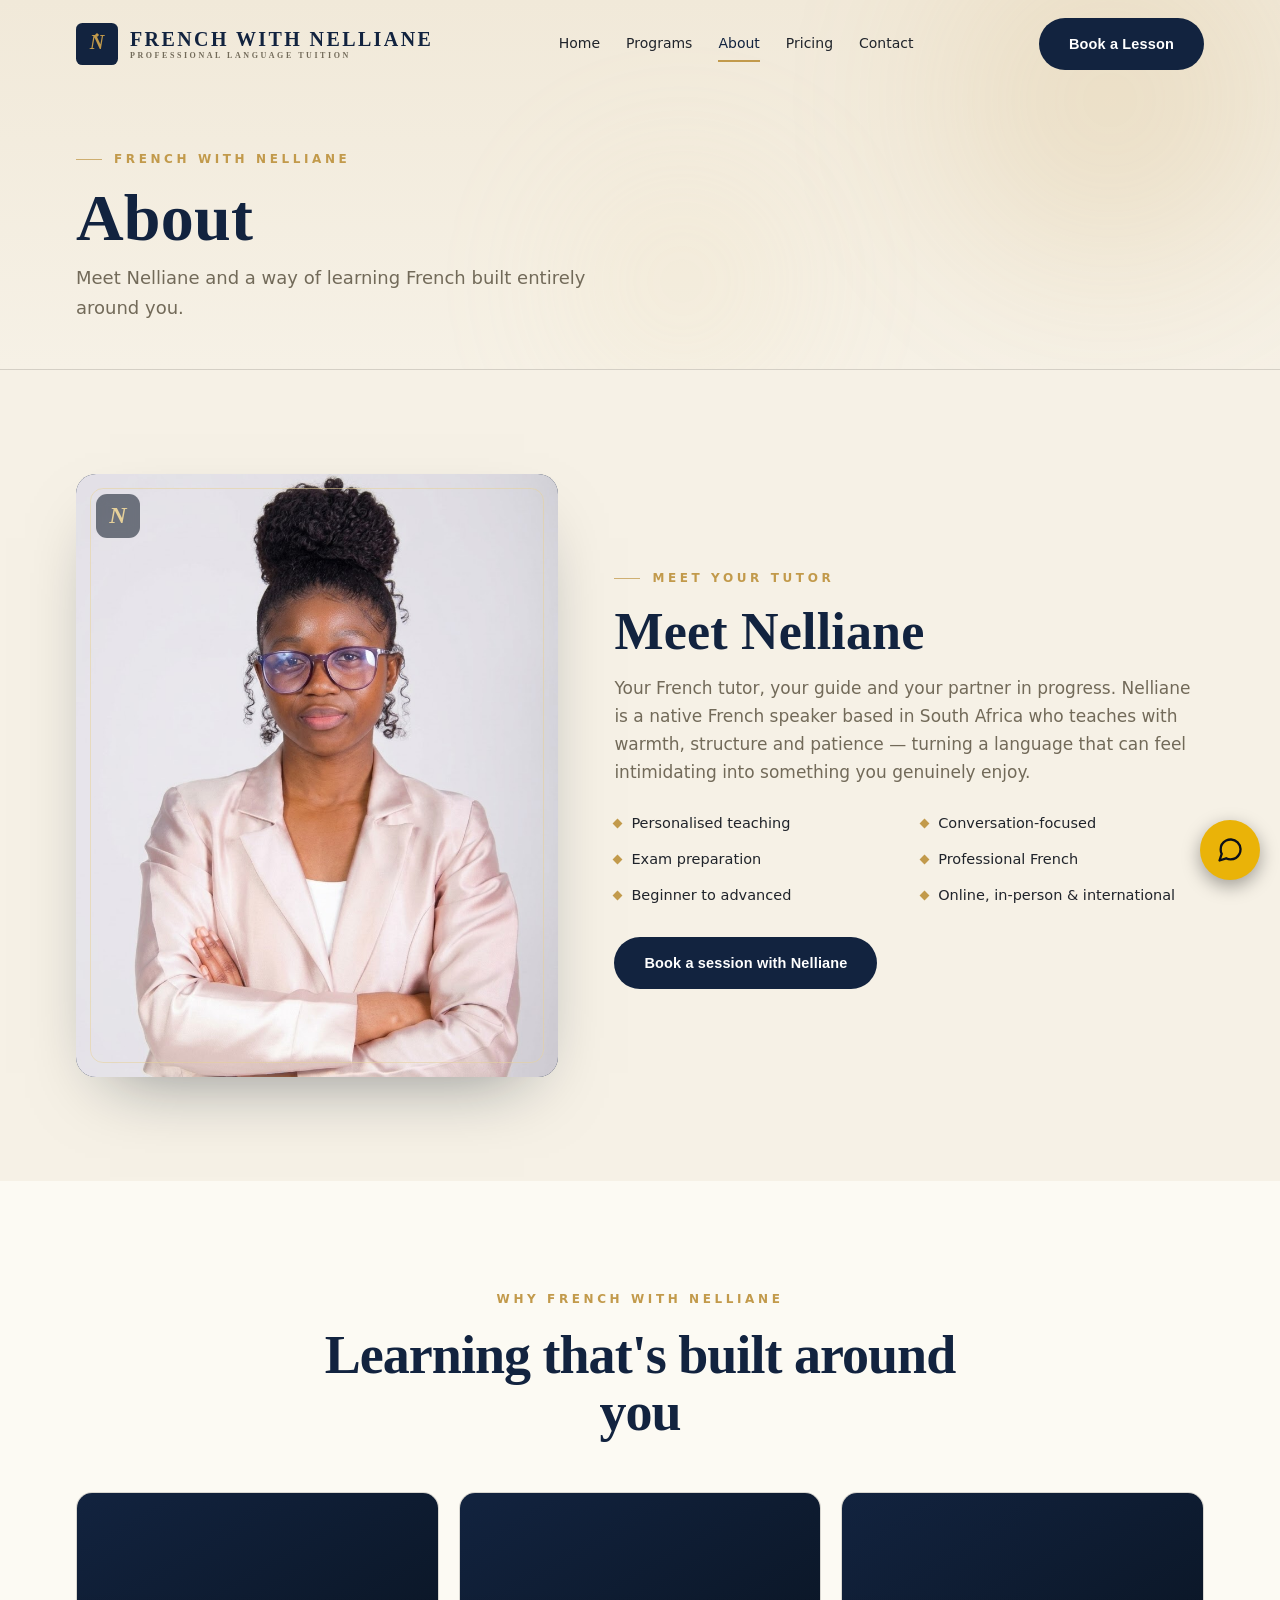
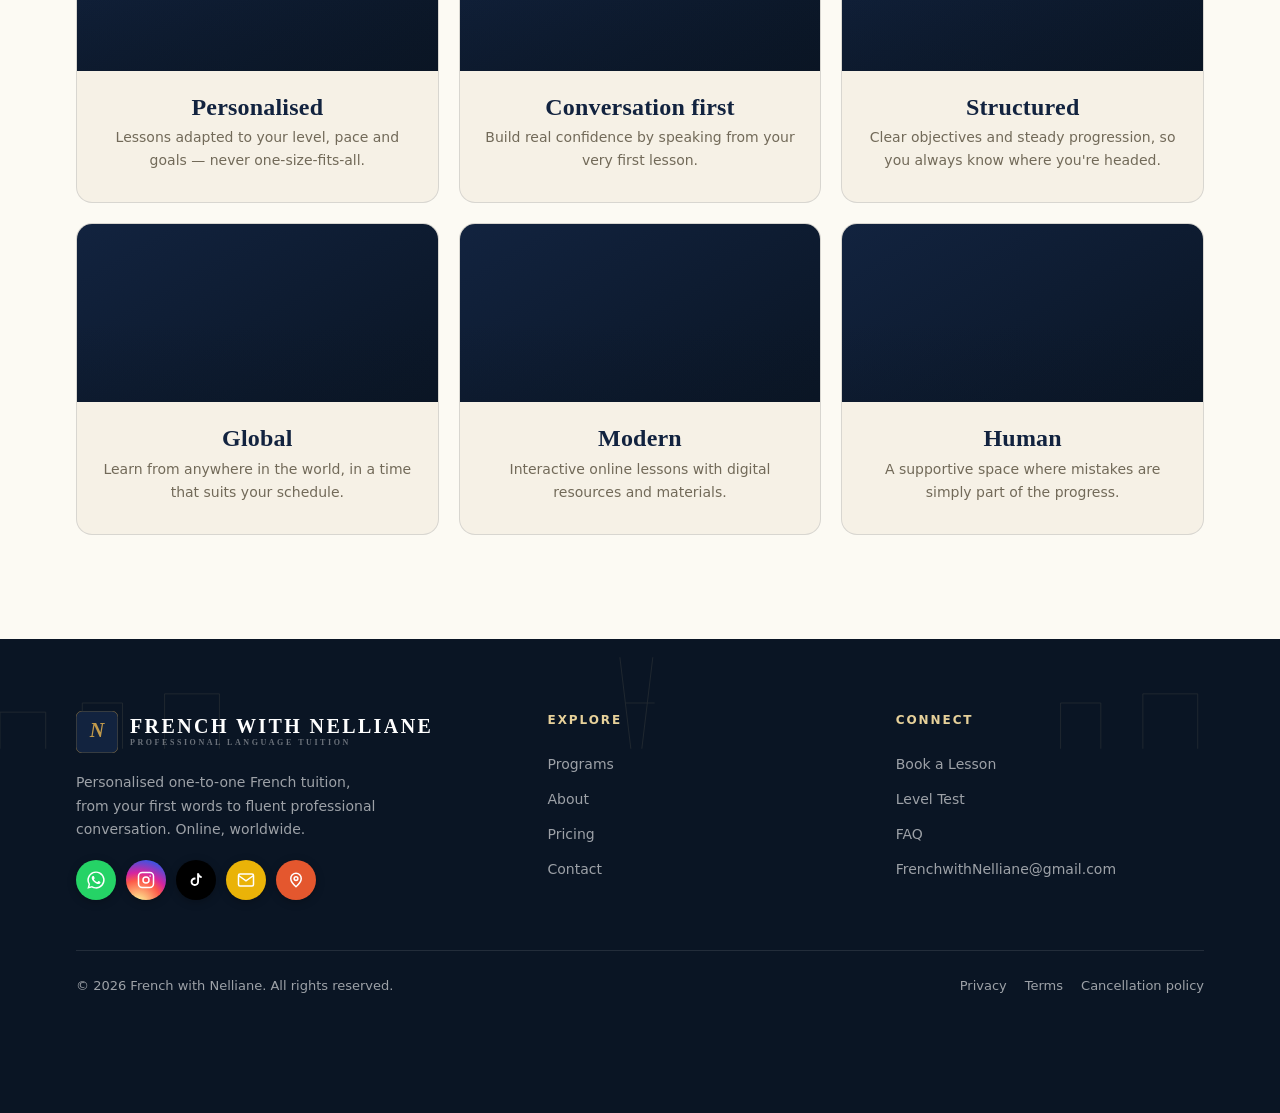
